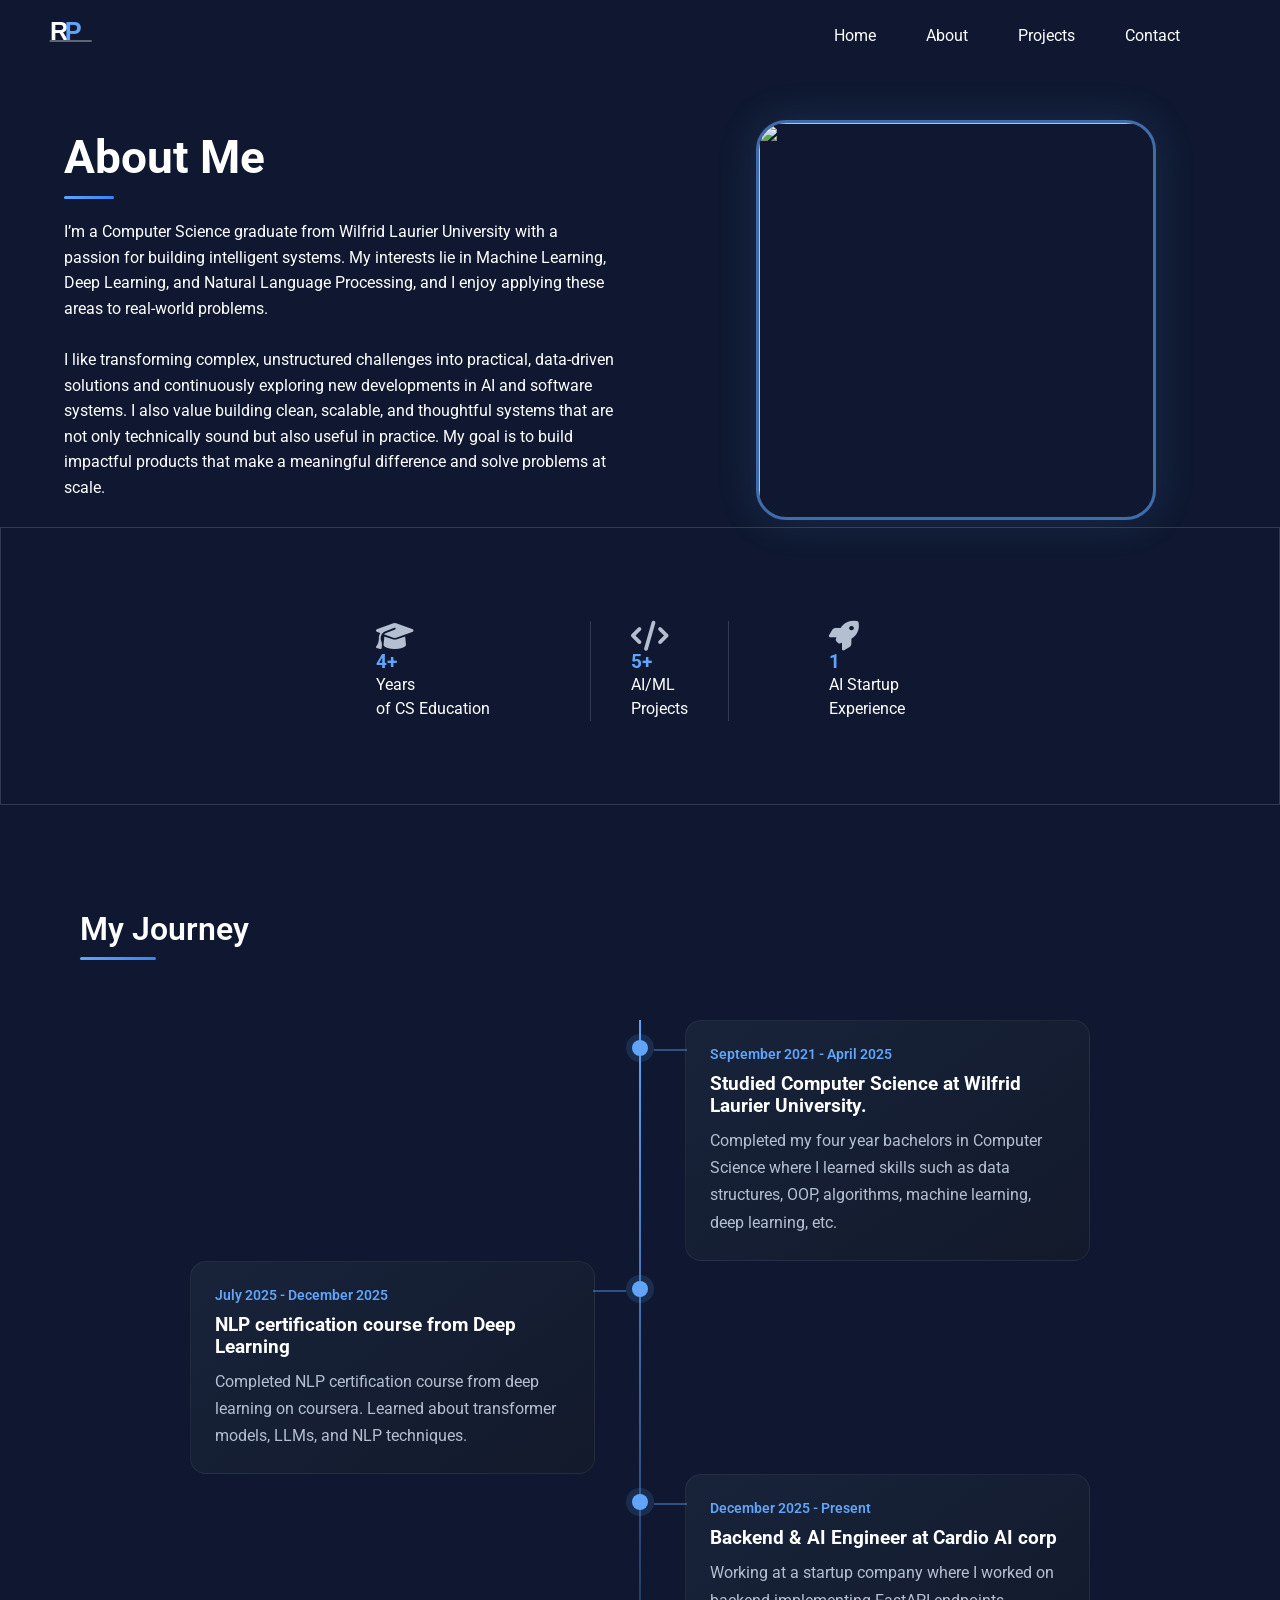
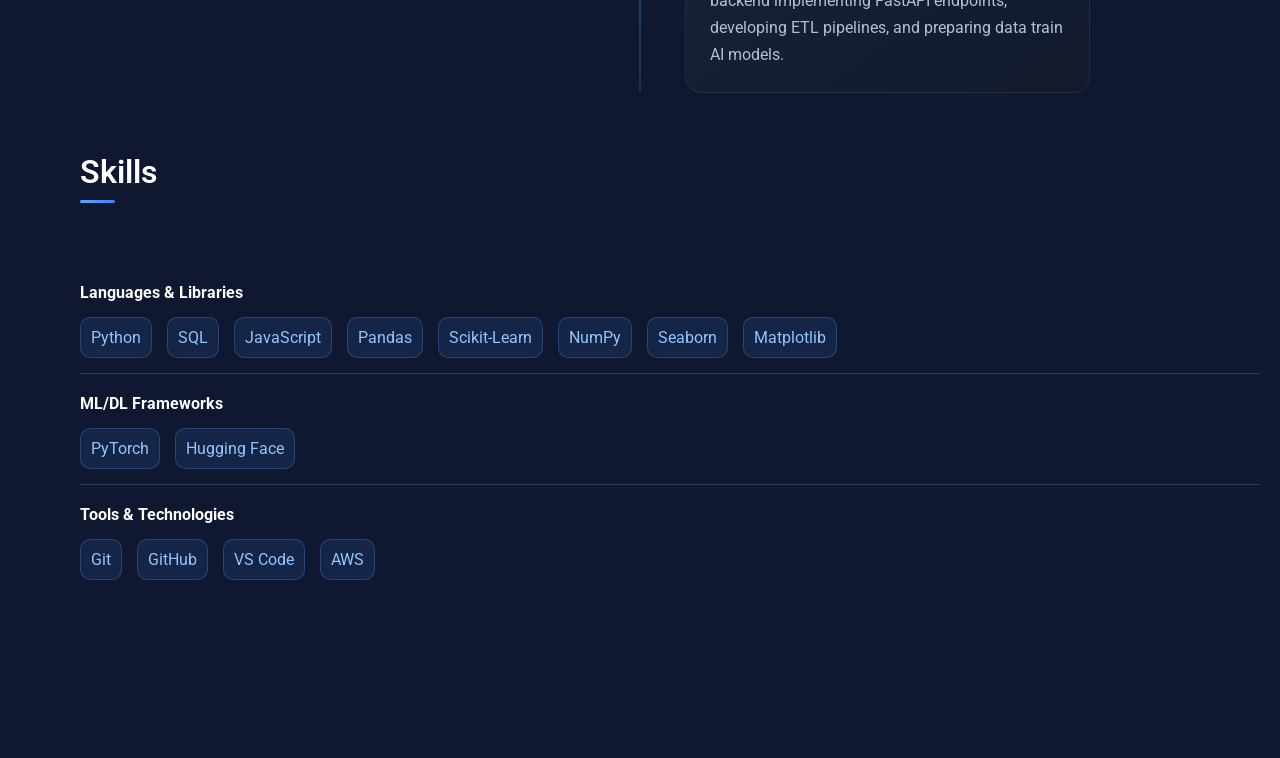
==== pages/about.html @ dd7ce957 "Finished about page. Made minor changes to logo." ====
<!DOCTYPE html>
<html lang="en">
<head>
    <meta charset="UTF-8">
    <meta name="viewport" content="width=device-width, initial-scale=1.0">
    <title>About Section</title>
    <link rel="preconnect" href="https://fonts.googleapis.com">
    <link rel="preconnect" href="https://fonts.gstatic.com" crossorigin>
    <link href="https://fonts.googleapis.com/css2?family=Inter:ital,opsz,wght@0,14..32,100..900;1,14..32,100..900&family=Roboto:ital,wght@0,100..900;1,100..900&display=swap" rel="stylesheet">
    <link rel="stylesheet" href="https://cdnjs.cloudflare.com/ajax/libs/font-awesome/6.5.0/css/all.min.css">
    <link rel="stylesheet" href="../css/about.css">
</head>
<body>

    <div class="main-layout">
        <div class="header-container">
            <div class="tab-container">
                <div class="logo">
                    <svg width="140" height="60" viewBox="0 0 140 60" xmlns="http://www.w3.org/2000/svg">

                        <!-- R -->
                        <text x="10" y="40"
                              font-family="Arial, sans-serif"
                              font-size="38"
                              font-weight="800"
                              fill="#ffffff"
                              letter-spacing="-6">
                            R
                        </text>

                        <!-- P (slightly overlapped to create interlock feel) -->
                        <text x="32" y="40"
                              font-family="Arial, sans-serif"
                              font-size="38"
                              font-weight="800"
                              fill="#60a5fa"
                              letter-spacing="-6">
                            P
                        </text>

                        <!-- Underline -->
                        <line x1="10" y1="42" x2="72" y2="42"
                              stroke="#ffffff"
                              stroke-width="1"
                              stroke-linecap="round"
                              opacity="1"/>

                    </svg>
                </div>
                <nav class="navbar">
                    <ul class="nav-links">
                        <li><a href="../index.html">Home</a></li>
                        <li><a href="#">About</a></li>
                        <li><a href="#">Projects</a></li>
                        <li><a href="#">Contact</a></li>
                    </ul>
                </nav>

            </div>

            <div class="about-section">
                <div class="about-description-container">
                    <h2 class="about-me-title">About Me</h2>
                    <p>
                        I’m a Computer Science graduate from Wilfrid Laurier University with a passion for building intelligent systems. 
                        My interests lie in Machine Learning, Deep Learning, and Natural Language Processing, and I enjoy applying these areas to real-world problems. 
                        <br><br>
                        I like transforming complex, unstructured challenges into practical, data-driven solutions and continuously exploring new developments in AI and software systems. 
                        I also value building clean, scalable, and thoughtful systems that are not only technically sound but also useful in practice. 
                        My goal is to build impactful products that make a meaningful difference and solve problems at scale.
                    </p>
                </div>
                <div class="about-image-container">
                    <img src="../assets/images/about-me-img.jpeg">
                </div>
            </div>
            
            <div class="stats-section">
                <div class="stats-card">
                    <i class="fa-sharp fa-solid fa-graduation-cap"></i>
                    <h3>4+</h3>
                    <p>Years<br> of CS Education</p>
                </div>
                <div class="stats-card">
                    <i class="fa-solid fa-code"></i>
                    <h3>5+</h3>
                    <p>AI/ML<br> Projects</p>
                </div>
                <div class="stats-card">
                    <i class="fa-solid fa-rocket"></i>
                    <h3>1</h3>
                    <p>AI Startup<br> Experience</p>
                </div>
            </div>


        </div>

        <div class="journey-section">
            <div class="journey-header">
                <h4 class="journey-title">My Journey</h4>
            </div>

            <div class="journey-timeline">

                <div class="journey-item">
                    <div class="journey-dot"></div>

                    <div class="journey-content">
                        <span class="journey-date">September 2021 - April 2025</span>
                        <h3>Studied Computer Science at Wilfrid Laurier University.</h3>
                        <p>
                            Completed my four year bachelors in Computer Science where 
                            I learned skills such as data structures, OOP, algorithms,
                            machine learning, deep learning, etc.
                        </p>
                    </div>
                </div>

                <div class="journey-item">
                    <div class="journey-dot"></div>

                    <div class="journey-content">
                        <span class="journey-date">July 2025 - December 2025</span>
                        <h3>NLP certification course from Deep Learning</h3>
                        <p>
                            Completed NLP certification course from deep learning on coursera.
                            Learned about transformer models, LLMs, and NLP techniques.
                        </p>
                    </div>
                </div>

                <div class="journey-item">
                    <div class="journey-dot"></div>

                    <div class="journey-content">
                        <span class="journey-date">December 2025 - Present</span>
                        <h3>Backend & AI Engineer at Cardio AI corp</h3>
                        <p>
                            Working at a startup company where I worked on backend
                            implementing FastAPI endpoints, developing ETL pipelines,
                            and preparing data train AI models.
                        </p>
                    </div>
                </div>

            </div>
        </div>

        <div class="skills-section">
            <div class="skills-header-container">
                <h4 class="skills-title">Skills</h4>
            </div>
            <div class="skills-container">

                <div class="languages-container">
                    <div class="languages-subtitle">
                        <h4>Languages & Libraries</h4>
                    </div>
                    <div class="languages-tags-container">
                        <div>Python</div>
                        <div>SQL</div>
                        <div>JavaScript</div>
                        <div>Pandas</div>
                        <div>Scikit-Learn</div>
                        <div>NumPy</div>
                        <div>Seaborn</div>
                        <div>Matplotlib</div>
                    </div>
                </div>


                <div class="frameworks-container">
                    <div class="frameworks-subtitle">
                        <h4>ML/DL Frameworks</h4>
                    </div>
                    <div class="framework-tags-container">
                        <div>PyTorch</div>
                        <div>Hugging Face</div>
                    </div>
                </div>

                <div class="tools-container">
                    <div class="tools-subtitle">
                        <h4>Tools & Technologies</h4>
                    </div>
                    <div class="tools-tags-container">
                        <div>Git</div>
                        <div>GitHub</div>
                        <div>VS Code</div>
                        <div>AWS</div>
                    </div>
                </div>
            </div>
        </div>

    </div>

    <script src="../js/script.js"></script>
</body>
</html>
---- css/about.css ----
* {
    margin: 0;
    padding: 0;
    box-sizing: border-box;
}
body {
    overflow-x: hidden;
    /*background-color: #0e172e;*/
    background-color: #0f1830;
}

.main-layout {
    display: flex;
    flex-direction: column;
    width: 100%;
    min-height: 100vh;
    overflow: none;
}

.header-container {
    display: flex;
    flex-direction: column;
    height: 90vh;
    padding-top: 100px;
    padding-bottom: 5px;
    /*border-bottom: 1px solid rgba(255, 255, 255, 0.15);*/
    font-family: 'Roboto', sans-serif;
}

.tab-container {
    position: fixed;
    top: 0;
    z-index: 1000;
    width: 100%;
    height: 70px;
    display: flex;
    justify-content: space-between; 
    align-items: center;      
    padding: 0 20px;
    transition: all 0.3s ease;
}

.tab-container.scrolled {
    background: rgba(14, 23, 46, 0.85);
    backdrop-filter: blur(10px);
    border-bottom: 1px solid rgba(255, 255, 255, 0.08);
    box-shadow: 0 4px 20px rgba(0, 0, 0, 0.25);
}

.logo svg {
    height: 40px;
    cursor: pointer;
}

/* navbar should NOT stretch full width */
.navbar {
    display: inline-flex;  /* key: shrink to content */
    font-family: "Roboto", sans-serif;
}

/* list styling */
.nav-links {
    display: flex;
    list-style: none;
    margin-right: 80px;
    padding: 0;
    gap: 50px; /* cleaner than margin-right */
}

/* links */
.nav-links li a {
    text-decoration: none;
    color: white;
}

/* About section desgin */
.about-section {
    display: grid;
    grid-template-columns: 1.2fr 1fr;
    gap: 140px;

    max-width: 1300px;
    width: 90%;
    margin: 0 auto;

    align-items: start;
}

.about-description-container {
    display: flex;
    flex-direction: column;
    align-items: flex-start;
    justify-content: center;
    max-width: 550px;
    padding-top: 30px;
}

.about-me-title {
    margin: 0;
    padding: 0;
    padding-bottom: 15px;
    position: relative;
    display: inline-block;
    color: white;
    font-family: 'Roboto', sans-serif;
    flex: 0 0 auto;
    font-size: 46px;
}

.about-me-title::after {
    content: "";
    position: absolute;
    left: 0;
    bottom: 0;
    width: 25%;
    height: 3px;
    border-radius: 999px;
    background: linear-gradient(
        90deg,
        #60a5fa,
        #3b82f6
    );
}

.about-description-container p {
    color: white;
    line-height: 1.6;
    padding-top: 20px;
}

.about-image-container {
    padding-top: 20px;
}

.about-image-container img {
    width: 400px;
    height: 400px;

    object-fit: cover;
    border-radius: 30px;

    border: 3px solid rgba(96, 165, 250, 0.6);
    box-shadow: 0 0 40px rgba(96, 165, 250, 0.15);
    transition: 0.3s ease;
}

/** stats section design **/

.stats-section {
    display: flex;
    gap: 100px;
    align-items: center;
    justify-content: center;
    padding-top: 10px;
    flex: 1;
    border: 1px solid rgba(255, 255, 255, 0.15);
}

.stats-card {
    display: flex;
    flex-direction: column;
}

.stats-section div:nth-of-type(2) {
    border-left: 1px solid rgba(255, 255, 255, 0.15);
    border-right: 1px solid rgba(255, 255, 255, 0.15);
    padding-left: 40px;
    padding-right: 40px;
}

.stats-card i {
    color: #b4bfd1;
    font-size: 30px;
}

.stats-card h3 {
    color: #60a5fa;
}

.stats-card p {
    color: white;
    line-height: 1.5;
}
/** Journey timeline design **/

.journey-section {
    padding-top: 100px;
}

.journey-header {
    padding-left: 80px;   /* move title away from screen edge */
    margin-bottom: 60px;
}

.journey-title {
    display: inline-block;
    position: relative;

    color: white;
    font-size: 32px;
    font-family: 'Roboto', sans-serif;
    font-weight: 600;

    padding-bottom: 12px;
}

.journey-title::after {
    content: "";
    position: absolute;
    left: 0;
    bottom: 0;
    width: 45%;
    height: 3px;
    border-radius: 999px;
    background: linear-gradient(
        90deg,
        #60a5fa,
        #3b82f6
    );
}


.journey-timeline {
    position: relative;
    width: min(900px, 90%);
    margin: 60px auto;
}

.journey-timeline::before {
    content: "";
    position: absolute;
    left: 50%;
    transform: translateX(-50%);
    top: 0;
    bottom: 0;
    width: 2px;
    background: linear-gradient(
        to bottom,
        #60a5fa,
        rgba(96,165,250,0.15)
    );
}

.journey-item {
    position: relative;
    width: 100%;
    display: flex;
}

.journey-dot {
    position: absolute;
    left: 50%;
    transform: translateX(-50%);
    top: 20px;

    width: 16px;
    height: 16px;

    border-radius: 50%;
    background: #60a5fa;

    box-shadow:
        0 0 0 6px rgba(96,165,250,0.15);
}

.journey-content {
    width: 45%;
    background: linear-gradient(
        145deg,
        #18233a,
        #121a2b
    );

    border: 1px solid rgba(255,255,255,0.06);

    border-radius: 16px;

    padding: 24px;
    position: relative;

    transition: 0.3s ease;
}

.journey-content:hover {
    transform: translateY(-4px);

    border-color: rgba(96,165,250,0.25);

    box-shadow:
        0 10px 30px rgba(0,0,0,0.25);
}

.journey-date {
    color: #60a5fa;
    font-size: 14px;
    font-weight: 600;
    font-family: 'Roboto', sans-serif;
}

.journey-content h3 {
    color: white;
    margin: 10px 0;
    font-family: 'Roboto', sans-serif;
}

.journey-content p {
    color: #b4bfd1;
    line-height: 1.7;
    font-family: 'Roboto', sans-serif;
}


.journey-item:nth-child(odd) {
    justify-content: flex-end;
}

.journey-item:nth-child(even) {
    justify-content: flex-start;
}

/*
.journey-item:nth-child(odd) .journey-content::after,
.journey-item:nth-child(even) .journey-content::after {
    width: calc(50% - 200px);
}
*/
.journey-item:nth-child(odd) .journey-content::after {
    content: "";
    position: absolute;

    top: 28px;
    left: -32px;

    width: 33px;
    height: 2px;

    background: rgba(96,165,250,0.4);
}

.journey-item:nth-child(even) .journey-content::after {
    content: "";
    position: absolute;

    top: 28px;
    right: -32px;

    width: 33px;
    height: 2px;

    background: rgba(96,165,250,0.4);
}

/* Skills section design */
.skills-header-container {
    padding-left: 80px;   /* move title away from screen edge */
    margin-bottom: 60px;
}

.skills-title {
    display: inline-block;
    position: relative;

    color: white;
    font-size: 32px;
    font-family: 'Roboto', sans-serif;
    font-weight: 600;

    padding-bottom: 12px;
}

.skills-title::after {
    content: "";
    position: absolute;
    left: 0;
    bottom: 0;
    width: 45%;
    height: 3px;
    border-radius: 999px;
    background: linear-gradient(
        90deg,
        #60a5fa,
        #3b82f6
    );
}

.skills-container {
    display: flex;
    flex-direction: column;
    height: 55vh;
    padding: 20px;
    padding-left: 80px;
}

.languages-container, .frameworks-container, .tools-container {
    display: flex;
    flex-direction: column;
}

.languages-subtitle {
    font-family: 'Roboto', sans-serif;
}

.languages-subtitle h4 {
    color: white;
}

.languages-tags-container {
    display: flex;
    gap: 15px;
    padding-top: 15px;
    padding-bottom: 15px;
    border-bottom: 1px solid rgba(255, 255, 255, 0.15);
}

.languages-tags-container div{
    padding: 10px;
    color: #93c5fd;;
    font-family: 'Roboto', sans-serif;
    border-radius: 10px;
    background: rgba(59, 130, 246, 0.12);
    border: 1px solid rgba(96, 165, 250, 0.25);
}

.frameworks-container {
    padding-top: 20px;
}

.frameworks-subtitle {
    font-family: 'Roboto', sans-serif;
}

.frameworks-subtitle h4 {
    color: white;
}

.framework-tags-container {
    display: flex;
    gap: 15px;
    padding-top: 15px;
    padding-bottom: 15px;
    border-bottom: 1px solid rgba(255, 255, 255, 0.15);
}

.framework-tags-container div{
    padding: 10px;
    color: #93c5fd;;
    font-family: 'Roboto', sans-serif;
    border-radius: 10px;
    background: rgba(59, 130, 246, 0.12);
    border: 1px solid rgba(96, 165, 250, 0.25);
}

.tools-container {
    padding-top: 20px;
}
.tools-subtitle {
    font-family: 'Roboto', sans-serif;
    color: white;
}

.tools-tags-container {
    display: flex;
    gap: 15px;
    padding-top: 15px;
    padding-bottom: 15px;
}

.tools-tags-container div{
    padding: 10px;
    color: #93c5fd;;
    font-family: 'Roboto', sans-serif;
    border-radius: 10px;
    background: rgba(59, 130, 246, 0.12);
    border: 1px solid rgba(96, 165, 250, 0.25);
}
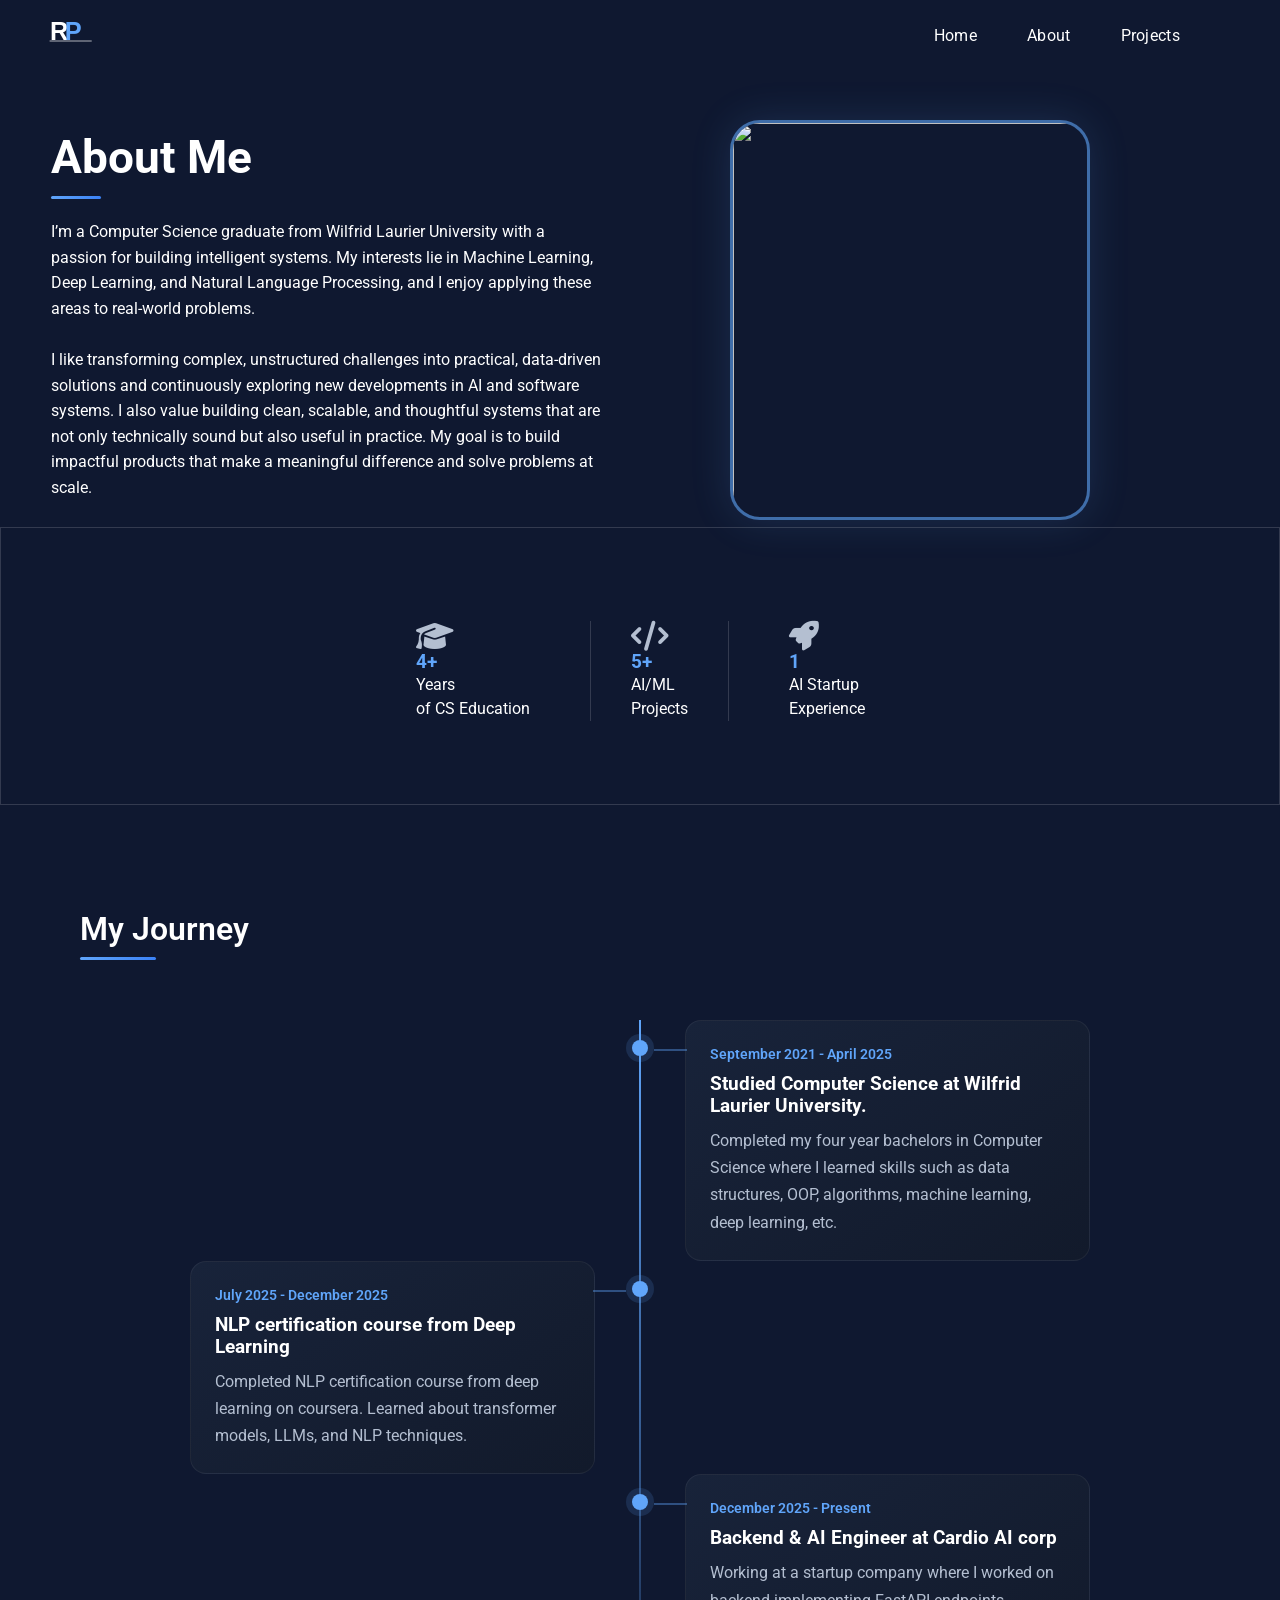
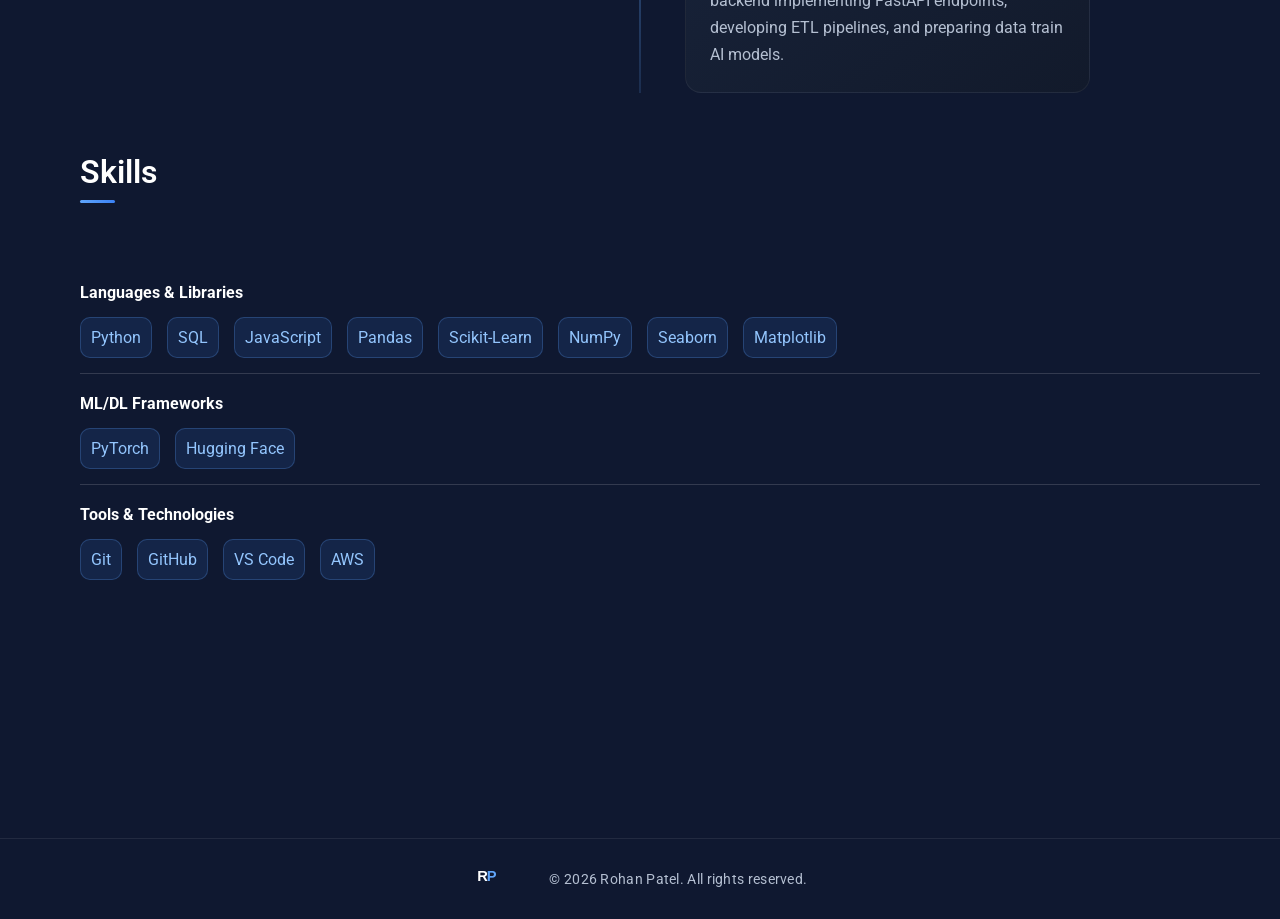
==== commit cf45529b: "Finished majority of portfolio website." ====
--- a/pages/about.html
+++ b/pages/about.html
@@ -15,6 +15,7 @@
     <div class="main-layout">
         <div class="header-container">
             <div class="tab-container">
+                <div class="menu-overlay"></div>
                 <div class="logo">
                     <svg width="140" height="60" viewBox="0 0 140 60" xmlns="http://www.w3.org/2000/svg">
 
@@ -50,11 +51,15 @@
                 <nav class="navbar">
                     <ul class="nav-links">
                         <li><a href="../index.html">Home</a></li>
-                        <li><a href="#">About</a></li>
-                        <li><a href="#">Projects</a></li>
-                        <li><a href="#">Contact</a></li>
+                        <li><a href="./about.html">About</a></li>
+                        <li><a href="./projects.html">Projects</a></li>
                     </ul>
                 </nav>
+                <div class="hamburger">
+                    <span></span>
+                    <span></span>
+                    <span></span>
+                </div>
 
             </div>
 
@@ -194,8 +199,45 @@
             </div>
         </div>
 
+        <footer class="footer">
+
+            <div class="footer-logo">
+
+                <svg width="65" height="30" viewBox="0 0 140 60" xmlns="http://www.w3.org/2000/svg">
+
+                    <text x="10"
+                        y="40"
+                        font-family="Arial, sans-serif"
+                        font-size="34"
+                        font-weight="800"
+                        fill="#ffffff"
+                        letter-spacing="-6">
+                        R
+                    </text>
+
+                    <text x="32"
+                        y="40"
+                        font-family="Arial, sans-serif"
+                        font-size="34"
+                        font-weight="800"
+                        fill="#60a5fa"
+                        letter-spacing="-6">
+                        P
+                    </text>
+
+                </svg>
+
+            </div>
+
+            <div class="footer-text">
+                <p>© 2026 Rohan Patel. All rights reserved.</p>
+            </div>
+
+        </footer>
+
+
     </div>
 
-    <script src="../js/script.js"></script>
+    <script src="../js/navbar.js"></script>
 </body>
 </html>
--- a/css/about.css
+++ b/css/about.css
@@ -3,10 +3,30 @@
     padding: 0;
     box-sizing: border-box;
 }
+
 body {
     overflow-x: hidden;
     /*background-color: #0e172e;*/
     background-color: #0f1830;
+}
+
+.menu-overlay {
+    position: fixed;
+    inset: 0;
+
+    background: rgba(0,0,0,.5);
+
+    opacity: 0;
+    visibility: hidden;
+
+    transition: all .3s ease;
+
+    z-index: 999;
+}
+
+.menu-overlay.active {
+    opacity: 1;
+    visibility: visible;
 }
 
 .main-layout {
@@ -69,8 +89,39 @@
 
 /* links */
 .nav-links li a {
+    position: relative;
+    display: inline-block;
     text-decoration: none;
     color: white;
+    letter-spacing: 0.3px;
+    transition: color 0.3s ease;
+
+}
+
+/* hover effect */
+.nav-links li a:hover {
+    color: #ffffff;
+}
+
+/* animated underline */
+.nav-links li a::after {
+    content: "";
+    position: absolute;
+    left: 0;
+    bottom: -8px;
+
+    width: 0%;
+    height: 2px;
+
+    background: #4da3ff;
+    border-radius: 10px;
+
+    transition: width 0.3s ease;
+}
+
+/* expand underline on hover */
+.nav-links li a:hover::after {
+    width: 100%;
 }
 
 /* About section desgin */
@@ -472,4 +523,277 @@
     border-radius: 10px;
     background: rgba(59, 130, 246, 0.12);
     border: 1px solid rgba(96, 165, 250, 0.25);
+}
+
+/** Footer section design **/
+
+.footer{
+    margin-top:80px;
+
+    display:flex;
+    justify-content:center;
+    align-items:center;
+    gap:16px;
+
+    width:100%;
+
+    padding:24px 20px;
+
+    border-top:1px solid rgba(255,255,255,0.08);
+
+    background:#0f1830;
+}
+
+.footer-logo svg{
+    height:28px;
+    width:auto;
+}
+
+.footer-text p{
+    color:#b4bfd1;
+    font-family:'Roboto', sans-serif;
+    font-size:14px;
+    letter-spacing:0.3px;
+}
+
+/** About page responsive design **/
+
+.hamburger {
+    display: none;
+    flex-direction: column;
+    justify-content: center;
+    gap: 5px;
+    cursor: pointer;
+    z-index: 1100;
+}
+
+.hamburger span {
+    width: 26px;
+    height: 3px;
+    border-radius: 999px;
+    background: white;
+    transition: all 0.3s ease;
+}
+
+
+@media (max-width: 1400px) {
+
+    .about-section{
+        width:92%;
+        gap:80px;
+    }
+
+    .about-image-container img{
+        max-width:360px;
+    }
+
+    .stats-section{
+        gap:60px;
+    }
+
+    .languages-tags-container,
+    .framework-tags-container,
+    .tools-tags-container {
+        flex-wrap:wrap;
+    }
+
+}
+
+@media (max-width:1024px){
+
+    .header-container{
+        height:auto;
+        padding-bottom:60px;
+    }
+
+    .about-section{
+        width:92%;
+        gap:40px;
+        grid-template-columns:1fr 0.9fr;
+    }
+
+    .about-description-container{
+        max-width:none;
+    }
+
+    .about-me-title{
+        font-size:40px;
+    }
+
+    .about-description-container p{
+        font-size:16px;
+    }
+
+    .about-image-container{
+        display:flex;
+        justify-content:center;
+    }
+
+    .about-image-container img{
+        width:300px;
+        height:300px;
+    }
+
+    .stats-section{
+        gap:40px;
+    }
+
+    .stats-section div:nth-of-type(2){
+        padding:0 25px;
+    }
+
+    .journey-header,
+    .skills-header-container{
+        padding-left:40px;
+    }
+
+    .skills-container{
+        padding-left:40px;
+        padding-right:40px;
+    }
+
+    .languages-tags-container,
+    .framework-tags-container,
+    .tools-tags-container {
+        flex-wrap:wrap;
+    }
+
+}
+
+@media (max-width:768px){
+
+    .hamburger {
+        display: flex;
+    }
+
+    .navbar {
+        position: fixed;
+
+        top: 0;
+        right: -100%;
+
+        width: 280px;
+        height: 100vh;
+
+        background: #141b2e;
+
+        display: flex;
+        justify-content: center;
+        align-items: center;
+
+        transition: right 0.3s ease;
+
+        box-shadow: -10px 0 30px rgba(0,0,0,.3);
+    }
+
+    .navbar.active {
+        right: 0;
+    }
+
+    .header-container{
+        height:auto;
+    }
+
+    .about-section{
+        display:flex;
+        flex-direction:column;
+        align-items:center;
+        text-align:center;
+        gap:35px;
+    }
+
+    .about-description-container{
+        align-items:center;
+        max-width:100%;
+    }
+
+    .about-me-title{
+        font-size:36px;
+    }
+
+    .about-me-title::after{
+        left:50%;
+        transform:translateX(-50%);
+    }
+
+    .about-description-container p{
+        font-size:15px;
+    }
+
+    .about-image-container img{
+        width:260px;
+        height:260px;
+    }
+
+    .stats-section{
+        flex-direction:column;
+        gap:25px;
+        padding:40px 0;
+    }
+
+    .stats-section div:nth-of-type(2){
+        border:none;
+        padding:0;
+    }
+
+    .stats-card{
+        align-items:center;
+        text-align:center;
+    }
+
+    .footer{
+        flex-direction:column;
+        gap:10px;
+        text-align:center;
+    }
+
+    .footer-text p{
+        font-size:13px;
+    }
+
+}
+
+@media (max-width:768px){
+
+    .nav-links {
+        flex-direction: column;
+        align-items: center;
+    }
+
+    .journey-timeline::before{
+        left:18px;
+    }
+
+    .journey-dot{
+        left:18px;
+    }
+
+    .journey-item{
+        justify-content:flex-start !important;
+    }
+
+    .journey-content{
+        width:calc(100% - 50px);
+        margin-left:50px;
+    }
+
+    .journey-item:nth-child(odd) .journey-content::after,
+    .journey-item:nth-child(even) .journey-content::after{
+        left:-18px;
+        right:auto;
+        width:18px;
+    }
+
+}
+
+.hamburger.active span:nth-child(1) {
+    transform: translateY(8px) rotate(45deg);
+}
+
+.hamburger.active span:nth-child(2) {
+    opacity: 0;
+}
+
+.hamburger.active span:nth-child(3) {
+    transform: translateY(-8px) rotate(-45deg);
 }
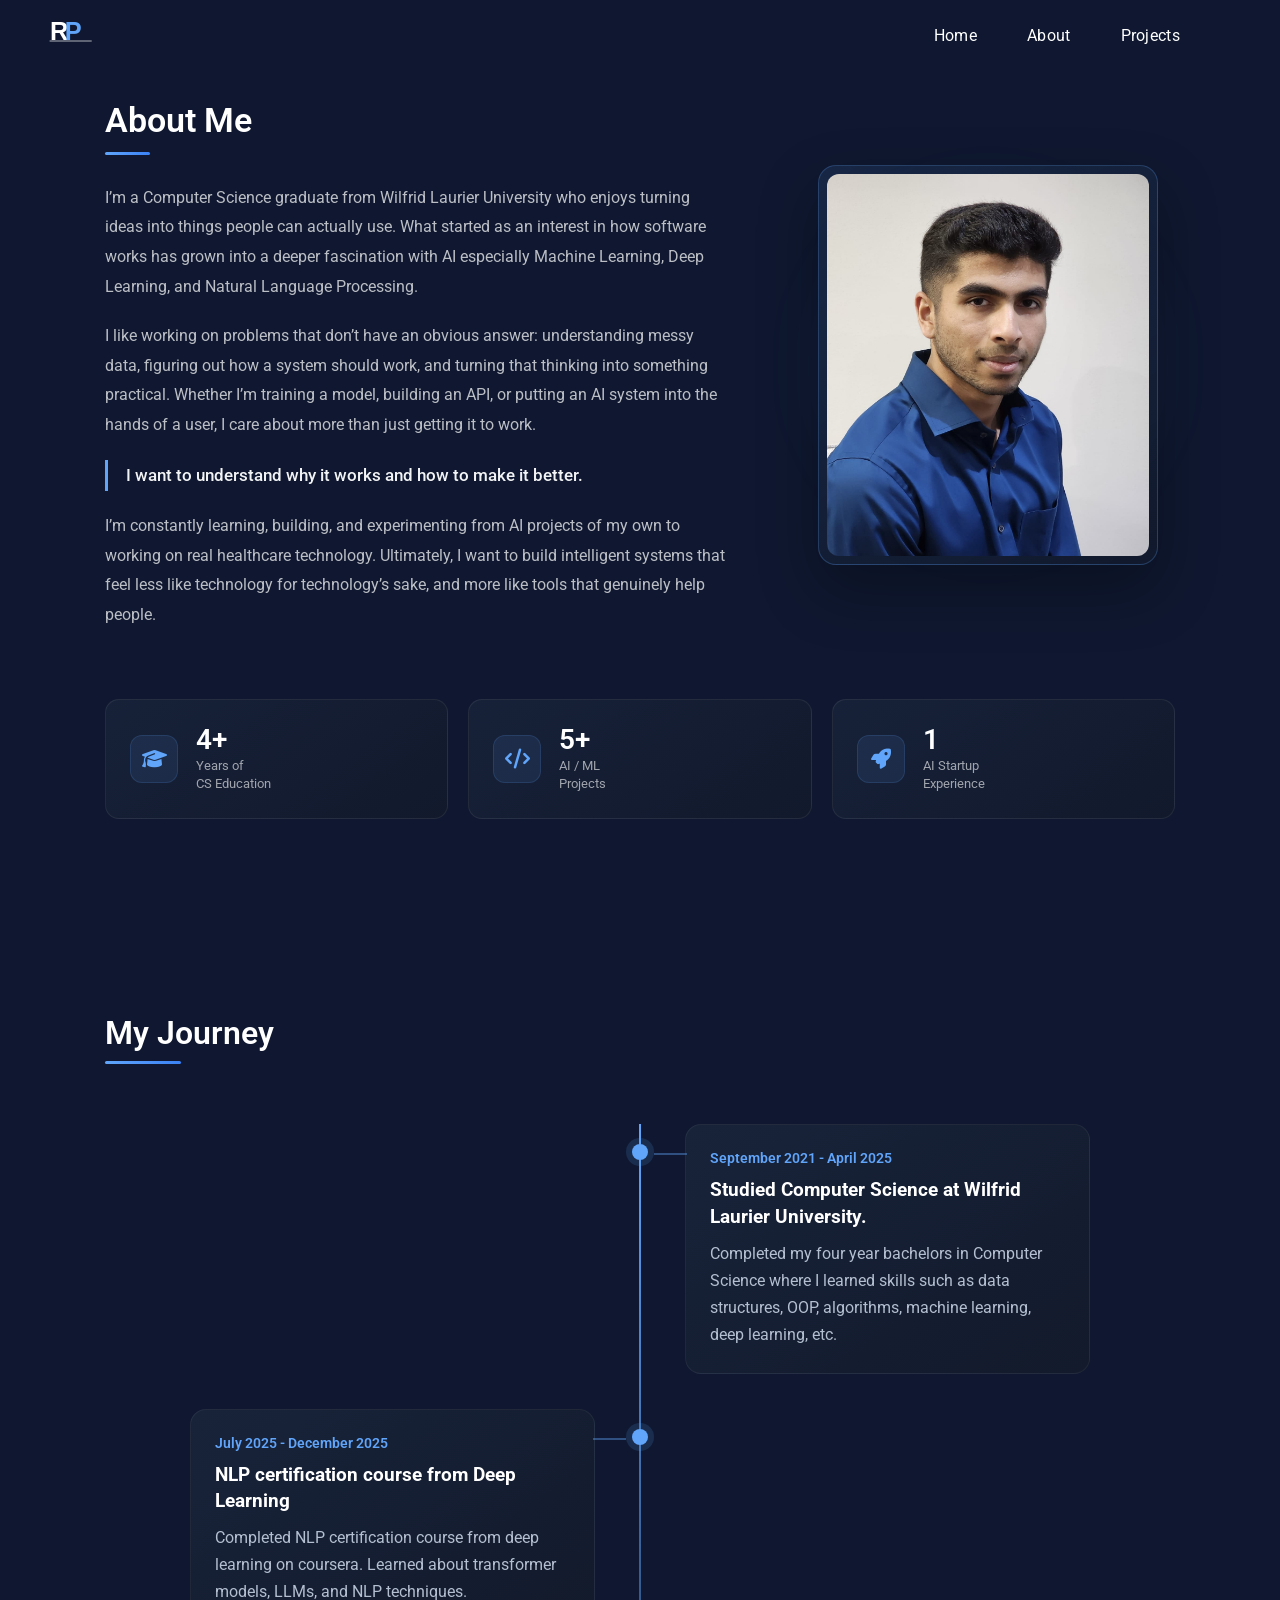
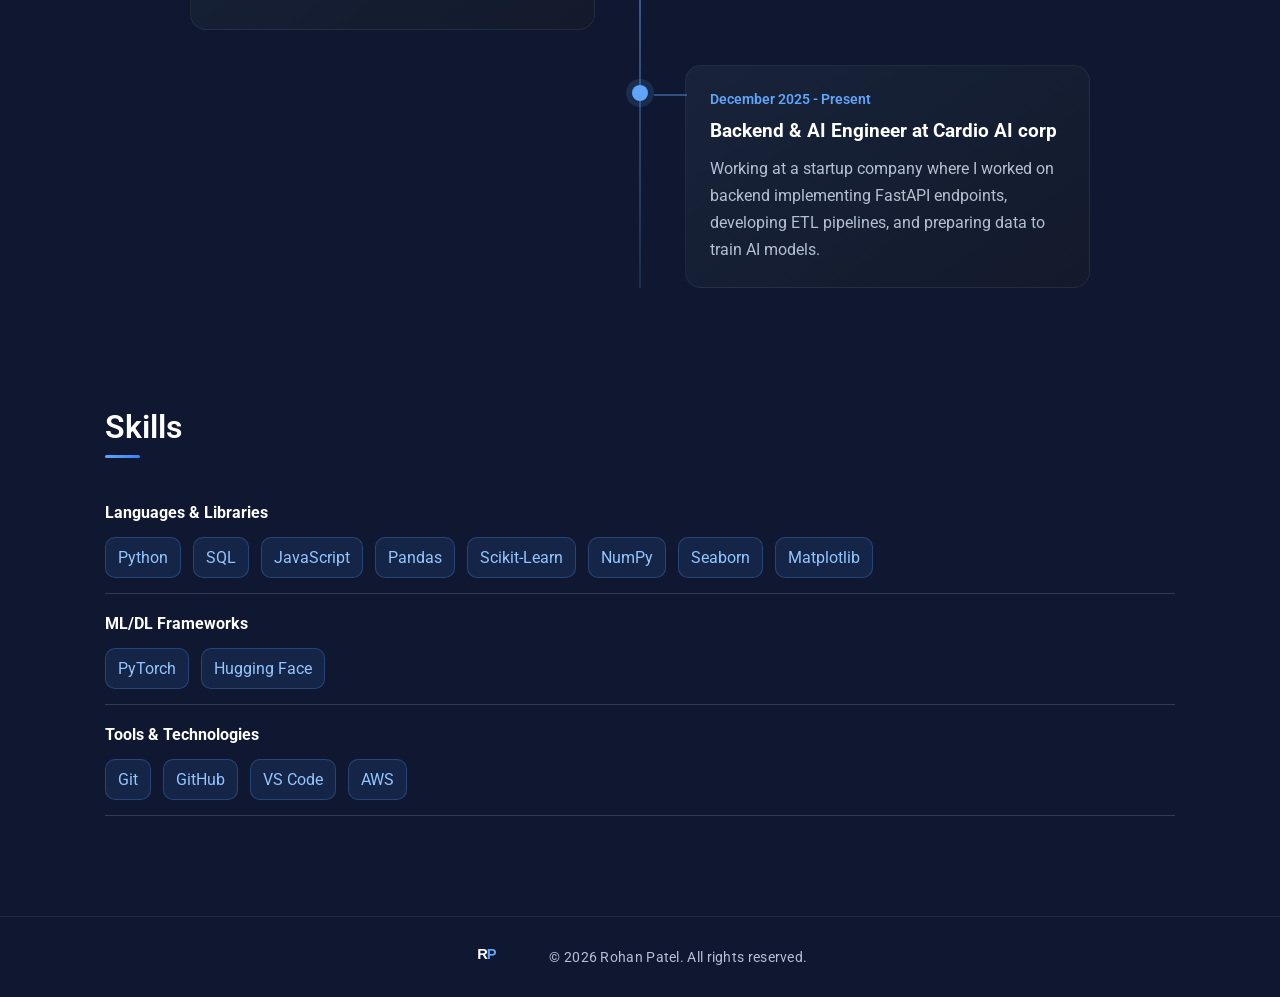
==== commit e07c3712: "Finished portfolio project." ====
--- a/pages/about.html
+++ b/pages/about.html
@@ -63,42 +63,69 @@
 
             </div>
 
+            
             <div class="about-section">
                 <div class="about-description-container">
                     <h2 class="about-me-title">About Me</h2>
+
                     <p>
-                        I’m a Computer Science graduate from Wilfrid Laurier University with a passion for building intelligent systems. 
-                        My interests lie in Machine Learning, Deep Learning, and Natural Language Processing, and I enjoy applying these areas to real-world problems. 
-                        <br><br>
-                        I like transforming complex, unstructured challenges into practical, data-driven solutions and continuously exploring new developments in AI and software systems. 
-                        I also value building clean, scalable, and thoughtful systems that are not only technically sound but also useful in practice. 
-                        My goal is to build impactful products that make a meaningful difference and solve problems at scale.
-                    </p>
-                </div>
+                        I’m a Computer Science graduate from Wilfrid Laurier University who enjoys turning ideas into things people can actually use. What started as an interest in how software works has grown into a deeper fascination with AI especially Machine Learning, Deep Learning, and Natural Language Processing.
+                    </p>
+
+                    <p>
+                        I like working on problems that don’t have an obvious answer: understanding messy data, figuring out how a system should work, and turning that thinking into something practical. Whether I’m training a model, building an API, or putting an AI system into the hands of a user, I care about more than just getting it to work.
+                    </p>
+
+                    <p class="about-highlight">
+                        I want to understand why it works and how to make it better.
+                    </p>
+
+                    <p>
+                        I’m constantly learning, building, and experimenting from AI projects of my own to working on real healthcare technology. Ultimately, I want to build intelligent systems that feel less like technology for technology’s sake, and more like tools that genuinely help people.
+                    </p>
+                </div>
+
                 <div class="about-image-container">
-                    <img src="../assets/images/about-me-img.jpeg">
-                </div>
-            </div>
-            
+                    <div class="about-image-wrapper">
+                        <img src="../assets/images/about-me-img.jpeg" alt="Rohan Patel">
+                    </div>
+                </div>
+            </div>
+        
+
+
             <div class="stats-section">
                 <div class="stats-card">
-                    <i class="fa-sharp fa-solid fa-graduation-cap"></i>
-                    <h3>4+</h3>
-                    <p>Years<br> of CS Education</p>
-                </div>
+                    <div class="stats-icon">
+                        <i class="fa-sharp fa-solid fa-graduation-cap"></i>
+                    </div>
+                    <div class="stats-info">
+                        <h3>4+</h3>
+                        <p>Years of<br>CS Education</p>
+                    </div>
+                </div>
+
                 <div class="stats-card">
-                    <i class="fa-solid fa-code"></i>
-                    <h3>5+</h3>
-                    <p>AI/ML<br> Projects</p>
-                </div>
+                    <div class="stats-icon">
+                        <i class="fa-solid fa-code"></i>
+                    </div>
+                    <div class="stats-info">
+                        <h3>5+</h3>
+                        <p>AI / ML<br>Projects</p>
+                    </div>
+                </div>  
+    
+
                 <div class="stats-card">
-                    <i class="fa-solid fa-rocket"></i>
-                    <h3>1</h3>
-                    <p>AI Startup<br> Experience</p>
-                </div>
-            </div>
-
-
+                    <div class="stats-icon">
+                        <i class="fa-solid fa-rocket"></i>
+                    </div>
+                    <div class="stats-info">
+                        <h3>1</h3>
+                        <p>AI Startup<br>Experience</p>
+                    </div>
+                </div>
+            </div>
         </div>
 
         <div class="journey-section">
@@ -144,7 +171,7 @@
                         <p>
                             Working at a startup company where I worked on backend
                             implementing FastAPI endpoints, developing ETL pipelines,
-                            and preparing data train AI models.
+                            and preparing data to train AI models.
                         </p>
                     </div>
                 </div>
--- a/css/about.css
+++ b/css/about.css
@@ -4,23 +4,24 @@
     box-sizing: border-box;
 }
 
+html {
+    scroll-behavior: smooth;
+}
+
 body {
     overflow-x: hidden;
-    /*background-color: #0e172e;*/
     background-color: #0f1830;
 }
 
 .menu-overlay {
     position: fixed;
     inset: 0;
-
-    background: rgba(0,0,0,.5);
+    background: rgba(0, 0, 0, 0.5);
 
     opacity: 0;
     visibility: hidden;
 
-    transition: all .3s ease;
-
+    transition: all 0.3s ease;
     z-index: 999;
 }
 
@@ -34,16 +35,18 @@
     flex-direction: column;
     width: 100%;
     min-height: 100vh;
-    overflow: none;
 }
 
 .header-container {
     display: flex;
     flex-direction: column;
-    height: 90vh;
+
+    width: 100%;
+    min-height: auto;
+
     padding-top: 100px;
-    padding-bottom: 5px;
-    /*border-bottom: 1px solid rgba(255, 255, 255, 0.15);*/
+    padding-bottom: 60px;
+
     font-family: 'Roboto', sans-serif;
 }
 
@@ -51,19 +54,25 @@
     position: fixed;
     top: 0;
     z-index: 1000;
+
     width: 100%;
     height: 70px;
+
     display: flex;
-    justify-content: space-between; 
-    align-items: center;      
+    justify-content: space-between;
+    align-items: center;
+
     padding: 0 20px;
+
     transition: all 0.3s ease;
 }
 
 .tab-container.scrolled {
     background: rgba(14, 23, 46, 0.85);
     backdrop-filter: blur(10px);
+
     border-bottom: 1px solid rgba(255, 255, 255, 0.08);
+
     box-shadow: 0 4px 20px rgba(0, 0, 0, 0.25);
 }
 
@@ -72,45 +81,45 @@
     cursor: pointer;
 }
 
-/* navbar should NOT stretch full width */
 .navbar {
-    display: inline-flex;  /* key: shrink to content */
+    display: inline-flex;
     font-family: "Roboto", sans-serif;
 }
 
-/* list styling */
 .nav-links {
     display: flex;
     list-style: none;
+
     margin-right: 80px;
     padding: 0;
-    gap: 50px; /* cleaner than margin-right */
-}
-
-/* links */
+
+    gap: 50px;
+}
+
 .nav-links li a {
     position: relative;
     display: inline-block;
+
     text-decoration: none;
     color: white;
+
     letter-spacing: 0.3px;
+
     transition: color 0.3s ease;
-
-}
-
-/* hover effect */
+}
+
 .nav-links li a:hover {
     color: #ffffff;
 }
 
-/* animated underline */
 .nav-links li a::after {
     content: "";
+
     position: absolute;
     left: 0;
     bottom: -8px;
 
-    width: 0%;
+    width: 0;
     height: 2px;
 
     background: #4da3ff;
@@ -119,53 +128,62 @@
     transition: width 0.3s ease;
 }
 
-/* expand underline on hover */
 .nav-links li a:hover::after {
     width: 100%;
 }
 
-/* About section desgin */
 .about-section {
+    width: 100%;
+    max-width: 1150px;
+
+    margin: 0 auto;
+    padding: 0 40px 70px;
+
     display: grid;
-    grid-template-columns: 1.2fr 1fr;
-    gap: 140px;
-
-    max-width: 1300px;
-    width: 90%;
-    margin: 0 auto;
-
-    align-items: start;
+
+    grid-template-columns:
+        minmax(0, 1.25fr)
+        minmax(280px, 0.75fr);
+
+    align-items: center;
+
+    gap: 70px;
+
+    font-family: 'Roboto', sans-serif;
 }
 
 .about-description-container {
-    display: flex;
-    flex-direction: column;
-    align-items: flex-start;
-    justify-content: center;
-    max-width: 550px;
-    padding-top: 30px;
+    color: white;
+    max-width: 680px;
 }
 
 .about-me-title {
-    margin: 0;
-    padding: 0;
-    padding-bottom: 15px;
     position: relative;
     display: inline-block;
+
+    margin-bottom: 28px;
+    padding-bottom: 14px;
+
     color: white;
-    font-family: 'Roboto', sans-serif;
-    flex: 0 0 auto;
-    font-size: 46px;
+
+    font-size: 34px;
+    font-weight: 600;
+    line-height: 1.2;
 }
 
 .about-me-title::after {
     content: "";
+
     position: absolute;
+
     left: 0;
     bottom: 0;
-    width: 25%;
+
+    width: 45px;
     height: 3px;
+
     border-radius: 999px;
+
     background: linear-gradient(
         90deg,
         #60a5fa,
@@ -174,72 +192,210 @@
 }
 
 .about-description-container p {
-    color: white;
-    line-height: 1.6;
-    padding-top: 20px;
-}
+    margin-bottom: 20px;
+
+    color: rgba(255, 255, 255, 0.72);
+
+    font-size: 16px;
+    line-height: 1.85;
+}
+
+.about-description-container p:last-child {
+    margin-bottom: 0;
+}
+
+.about-highlight {
+    padding-left: 18px;
+
+    color: rgba(255, 255, 255, 0.95) !important;
+
+    font-size: 17px !important;
+    font-weight: 500;
+
+    border-left: 3px solid #60a5fa;
+}
+
 
 .about-image-container {
-    padding-top: 20px;
-}
-
-.about-image-container img {
-    width: 400px;
+    display: flex;
+    justify-content: center;
+    align-items: center;
+
+    width: 100%;
+}
+
+.about-image-wrapper {
+    position: relative;
+
+    width: 100%;
+    max-width: 340px;
     height: 400px;
 
+    padding: 8px;
+
+    border: 1px solid rgba(96, 165, 250, 0.25);
+    border-radius: 18px;
+
+    background: linear-gradient(
+        145deg,
+        rgba(96, 165, 250, 0.10),
+        rgba(18, 26, 43, 0.7)
+    );
+
+    box-shadow:
+        0 25px 60px rgba(0, 0, 0, 0.3);
+}
+
+.about-image-wrapper::before {
+    content: "";
+
+    position: absolute;
+
+    inset: -18px;
+
+    border-radius: 25px;
+
+    background: radial-gradient(
+        circle,
+        rgba(96, 165, 250, 0.14),
+        transparent 70%
+    );
+
+    filter: blur(25px);
+
+    z-index: -1;
+}
+
+.about-image-wrapper img {
+    width: 100%;
+    height: 100%;
+
     object-fit: cover;
-    border-radius: 30px;
-
-    border: 3px solid rgba(96, 165, 250, 0.6);
-    box-shadow: 0 0 40px rgba(96, 165, 250, 0.15);
-    transition: 0.3s ease;
-}
-
-/** stats section design **/
+
+    border-radius: 12px;
+
+    display: block;
+}
 
 .stats-section {
+    width: 100%;
+    max-width: 1150px;
+
+    margin: 0 auto;
+
+    padding: 0 40px 90px;
+
+    display: grid;
+    grid-template-columns: repeat(3, minmax(0, 1fr));
+
+    gap: 20px;
+
+    font-family: 'Roboto', sans-serif;
+}
+
+.stats-card {
     display: flex;
-    gap: 100px;
+    align-items: center;
+
+    gap: 18px;
+
+    min-height: 120px;
+
+    padding: 22px 24px;
+
+    background: linear-gradient(
+        145deg,
+        rgba(24, 35, 58, 0.85),
+        rgba(18, 26, 43, 0.85)
+    );
+
+    border: 1px solid rgba(255, 255, 255, 0.07);
+
+    border-radius: 14px;
+
+    transition:
+        transform 0.25s ease,
+        border-color 0.25s ease,
+        box-shadow 0.25s ease;
+}
+
+.stats-card:hover {
+    transform: translateY(-4px);
+
+    border-color: rgba(96, 165, 250, 0.25);
+
+    box-shadow:
+        0 15px 35px rgba(0, 0, 0, 0.25);
+}
+
+.stats-icon {
+    display: flex;
     align-items: center;
     justify-content: center;
-    padding-top: 10px;
-    flex: 1;
-    border: 1px solid rgba(255, 255, 255, 0.15);
-}
-
-.stats-card {
+
+    flex-shrink: 0;
+
+    width: 48px;
+    height: 48px;
+
+    border-radius: 12px;
+
+    background: rgba(96, 165, 250, 0.10);
+
+    border: 1px solid rgba(96, 165, 250, 0.15);
+}
+
+.stats-icon i {
+    color: #60a5fa;
+    font-size: 20px;
+}
+
+.stats-info {
     display: flex;
     flex-direction: column;
-}
-
-.stats-section div:nth-of-type(2) {
-    border-left: 1px solid rgba(255, 255, 255, 0.15);
-    border-right: 1px solid rgba(255, 255, 255, 0.15);
+
+    gap: 3px;
+}
+
+.stats-info h3 {
+    margin: 0;
+
+    color: white;
+
+    font-size: 28px;
+    font-weight: 600;
+
+    line-height: 1;
+}
+
+.stats-info p {
+    margin: 0;
+
+    color: rgba(255, 255, 255, 0.60);
+
+    font-size: 13px;
+    line-height: 1.4;
+}
+
+
+.journey-section,
+.skills-section {
+    width: 100%;
+    max-width: 1150px;
+
+    margin-left: auto;
+    margin-right: auto;
+
     padding-left: 40px;
     padding-right: 40px;
 }
 
-.stats-card i {
-    color: #b4bfd1;
-    font-size: 30px;
-}
-
-.stats-card h3 {
-    color: #60a5fa;
-}
-
-.stats-card p {
-    color: white;
-    line-height: 1.5;
-}
-/** Journey timeline design **/
 
 .journey-section {
-    padding-top: 100px;
+    margin-top: 45px;
 }
 
 .journey-header {
-    padding-left: 80px;   /* move title away from screen edge */
     margin-bottom: 60px;
 }
 
@@ -248,6 +404,7 @@
     position: relative;
 
     color: white;
+
     font-size: 32px;
     font-family: 'Roboto', sans-serif;
     font-weight: 600;
@@ -257,12 +414,17 @@
 
 .journey-title::after {
     content: "";
+
     position: absolute;
+
     left: 0;
     bottom: 0;
+
     width: 45%;
     height: 3px;
+
     border-radius: 999px;
+
     background: linear-gradient(
         90deg,
         #60a5fa,
@@ -270,63 +432,84 @@
     );
 }
 
-
 .journey-timeline {
     position: relative;
-    width: min(900px, 90%);
-    margin: 60px auto;
+
+    width: min(900px, 100%);
+
+    margin: 0 auto 80px;
 }
 
 .journey-timeline::before {
     content: "";
+
     position: absolute;
+
     left: 50%;
+
     transform: translateX(-50%);
+
     top: 0;
     bottom: 0;
+
     width: 2px;
+
     background: linear-gradient(
         to bottom,
         #60a5fa,
-        rgba(96,165,250,0.15)
+        rgba(96, 165, 250, 0.15)
     );
 }
 
 .journey-item {
     position: relative;
+
     width: 100%;
+
     display: flex;
+
+    margin-bottom: 35px;
+}
+
+.journey-item:last-child {
+    margin-bottom: 0;
 }
 
 .journey-dot {
     position: absolute;
+
     left: 50%;
+
     transform: translateX(-50%);
+
     top: 20px;
 
     width: 16px;
     height: 16px;
 
     border-radius: 50%;
+
     background: #60a5fa;
 
     box-shadow:
-        0 0 0 6px rgba(96,165,250,0.15);
+        0 0 0 6px rgba(96, 165, 250, 0.15);
 }
 
 .journey-content {
     width: 45%;
+
     background: linear-gradient(
         145deg,
         #18233a,
         #121a2b
     );
 
-    border: 1px solid rgba(255,255,255,0.06);
+    border: 1px solid rgba(255, 255, 255, 0.06);
 
     border-radius: 16px;
 
     padding: 24px;
+
     position: relative;
 
     transition: 0.3s ease;
@@ -335,31 +518,38 @@
 .journey-content:hover {
     transform: translateY(-4px);
 
-    border-color: rgba(96,165,250,0.25);
+    border-color: rgba(96, 165, 250, 0.25);
 
     box-shadow:
-        0 10px 30px rgba(0,0,0,0.25);
+        0 10px 30px rgba(0, 0, 0, 0.25);
 }
 
 .journey-date {
     color: #60a5fa;
+
     font-size: 14px;
     font-weight: 600;
+
     font-family: 'Roboto', sans-serif;
 }
 
 .journey-content h3 {
     color: white;
+
     margin: 10px 0;
+
     font-family: 'Roboto', sans-serif;
+
+    line-height: 1.4;
 }
 
 .journey-content p {
     color: #b4bfd1;
+
     line-height: 1.7;
+
     font-family: 'Roboto', sans-serif;
 }
-
 
 .journey-item:nth-child(odd) {
     justify-content: flex-end;
@@ -369,14 +559,9 @@
     justify-content: flex-start;
 }
 
-/*
-.journey-item:nth-child(odd) .journey-content::after,
-.journey-item:nth-child(even) .journey-content::after {
-    width: calc(50% - 200px);
-}
-*/
 .journey-item:nth-child(odd) .journey-content::after {
     content: "";
+
     position: absolute;
 
     top: 28px;
@@ -385,11 +570,12 @@
     width: 33px;
     height: 2px;
 
-    background: rgba(96,165,250,0.4);
+    background: rgba(96, 165, 250, 0.4);
 }
 
 .journey-item:nth-child(even) .journey-content::after {
     content: "";
+
     position: absolute;
 
     top: 28px;
@@ -398,13 +584,15 @@
     width: 33px;
     height: 2px;
 
-    background: rgba(96,165,250,0.4);
-}
-
-/* Skills section design */
+    background: rgba(96, 165, 250, 0.4);
+}
+
+.skills-section {
+    margin-top: 40px;
+}
+
 .skills-header-container {
-    padding-left: 80px;   /* move title away from screen edge */
-    margin-bottom: 60px;
+    margin-bottom: 45px;
 }
 
 .skills-title {
@@ -412,6 +600,7 @@
     position: relative;
 
     color: white;
+
     font-size: 32px;
     font-family: 'Roboto', sans-serif;
     font-weight: 600;
@@ -421,12 +610,17 @@
 
 .skills-title::after {
     content: "";
+
     position: absolute;
+
     left: 0;
     bottom: 0;
+
     width: 45%;
     height: 3px;
+
     border-radius: 999px;
+
     background: linear-gradient(
         90deg,
         #60a5fa,
@@ -437,353 +631,578 @@
 .skills-container {
     display: flex;
     flex-direction: column;
-    height: 55vh;
-    padding: 20px;
-    padding-left: 80px;
-}
-
-.languages-container, .frameworks-container, .tools-container {
+
+    width: 100%;
+
+    height: auto;
+
+    padding-bottom: 60px;
+}
+
+.languages-container,
+.frameworks-container,
+.tools-container {
     display: flex;
     flex-direction: column;
 }
 
-.languages-subtitle {
+.languages-subtitle,
+.frameworks-subtitle,
+.tools-subtitle {
     font-family: 'Roboto', sans-serif;
 }
 
-.languages-subtitle h4 {
+.languages-subtitle h4,
+.frameworks-subtitle h4,
+.tools-subtitle h4 {
     color: white;
 }
 
-.languages-tags-container {
+.languages-tags-container,
+.framework-tags-container,
+.tools-tags-container {
     display: flex;
-    gap: 15px;
+
+    flex-wrap: wrap;
+
+    gap: 12px;
+
     padding-top: 15px;
     padding-bottom: 15px;
+
     border-bottom: 1px solid rgba(255, 255, 255, 0.15);
 }
 
-.languages-tags-container div{
-    padding: 10px;
-    color: #93c5fd;;
+.languages-tags-container div,
+.framework-tags-container div,
+.tools-tags-container div {
+    padding: 10px 12px;
+
+    color: #93c5fd;
+
     font-family: 'Roboto', sans-serif;
+
     border-radius: 10px;
+
     background: rgba(59, 130, 246, 0.12);
+
     border: 1px solid rgba(96, 165, 250, 0.25);
-}
-
-.frameworks-container {
-    padding-top: 20px;
-}
-
-.frameworks-subtitle {
-    font-family: 'Roboto', sans-serif;
-}
-
-.frameworks-subtitle h4 {
-    color: white;
-}
-
-.framework-tags-container {
-    display: flex;
-    gap: 15px;
-    padding-top: 15px;
-    padding-bottom: 15px;
-    border-bottom: 1px solid rgba(255, 255, 255, 0.15);
-}
-
-.framework-tags-container div{
-    padding: 10px;
-    color: #93c5fd;;
-    font-family: 'Roboto', sans-serif;
-    border-radius: 10px;
-    background: rgba(59, 130, 246, 0.12);
-    border: 1px solid rgba(96, 165, 250, 0.25);
-}
-
+
+    white-space: nowrap;
+}
+
+.frameworks-container,
 .tools-container {
     padding-top: 20px;
 }
-.tools-subtitle {
+
+.footer {
+    margin-top: 40px;
+
+    display: flex;
+    justify-content: center;
+    align-items: center;
+
+    gap: 16px;
+
+    width: 100%;
+
+    padding: 24px 20px;
+
+    border-top: 1px solid rgba(255, 255, 255, 0.08);
+
+    background: #0f1830;
+}
+
+.footer-logo svg {
+    height: 28px;
+    width: auto;
+}
+
+.footer-text p {
+    color: #b4bfd1;
+
     font-family: 'Roboto', sans-serif;
-    color: white;
-}
-
-.tools-tags-container {
-    display: flex;
-    gap: 15px;
-    padding-top: 15px;
-    padding-bottom: 15px;
-}
-
-.tools-tags-container div{
-    padding: 10px;
-    color: #93c5fd;;
-    font-family: 'Roboto', sans-serif;
-    border-radius: 10px;
-    background: rgba(59, 130, 246, 0.12);
-    border: 1px solid rgba(96, 165, 250, 0.25);
-}
-
-/** Footer section design **/
-
-.footer{
-    margin-top:80px;
-
-    display:flex;
-    justify-content:center;
-    align-items:center;
-    gap:16px;
-
-    width:100%;
-
-    padding:24px 20px;
-
-    border-top:1px solid rgba(255,255,255,0.08);
-
-    background:#0f1830;
-}
-
-.footer-logo svg{
-    height:28px;
-    width:auto;
-}
-
-.footer-text p{
-    color:#b4bfd1;
-    font-family:'Roboto', sans-serif;
-    font-size:14px;
-    letter-spacing:0.3px;
-}
-
-/** About page responsive design **/
+
+    font-size: 14px;
+
+    letter-spacing: 0.3px;
+}
+
 
 .hamburger {
     display: none;
+
     flex-direction: column;
     justify-content: center;
+
     gap: 5px;
+
     cursor: pointer;
+
     z-index: 1100;
 }
 
 .hamburger span {
     width: 26px;
     height: 3px;
+
     border-radius: 999px;
+
     background: white;
+
     transition: all 0.3s ease;
 }
 
-
-@media (max-width: 1400px) {
-
-    .about-section{
-        width:92%;
-        gap:80px;
-    }
-
-    .about-image-container img{
-        max-width:360px;
-    }
-
-    .stats-section{
-        gap:60px;
+@media (max-width: 1200px) {
+
+    .about-section {
+        max-width: 1000px;
+        gap: 50px;
+    }
+
+    .about-image-wrapper {
+        max-width: 300px;
+        height: 360px;
+    }
+
+    .stats-section,
+    .journey-section,
+    .skills-section {
+        max-width: 1000px;
+    }
+
+    .nav-links {
+        margin-right: 40px;
+    }
+}
+
+
+@media (max-width: 992px) {
+
+    .header-container {
+        padding-top: 100px;
+        padding-bottom: 50px;
+    }
+
+    .about-section {
+        grid-template-columns: 1fr;
+
+        gap: 45px;
+
+        padding-left: 30px;
+        padding-right: 30px;
+    }
+
+    .about-description-container {
+        max-width: 750px;
+    }
+
+    .about-image-container {
+        order: -1;
+    }
+
+    .about-image-wrapper {
+        width: 300px;
+        height: 350px;
+    }
+
+    .stats-section {
+        grid-template-columns: repeat(3, minmax(0, 1fr));
+
+        padding-left: 30px;
+        padding-right: 30px;
+
+        gap: 15px;
+    }
+
+    .stats-card {
+        padding: 20px;
+        gap: 12px;
+    }
+
+    .stats-icon {
+        width: 44px;
+        height: 44px;
+    }
+
+    .stats-info h3 {
+        font-size: 25px;
+    }
+
+    .journey-section,
+    .skills-section {
+        padding-left: 30px;
+        padding-right: 30px;
+    }
+
+    .journey-timeline {
+        width: 100%;
+    }
+}
+
+
+@media (max-width: 768px) {
+
+    /* Navigation */
+
+    .hamburger {
+        display: flex;
+    }
+
+    .navbar {
+        position: fixed;
+
+        top: 0;
+        right: -100%;
+
+        width: 280px;
+        height: 100vh;
+
+        background: #141b2e;
+
+        display: flex;
+        justify-content: center;
+        align-items: center;
+
+        transition: right 0.3s ease;
+
+        box-shadow:
+            -10px 0 30px rgba(0, 0, 0, 0.3);
+    }
+
+    .navbar.active {
+        right: 0;
+    }
+
+    .nav-links {
+        flex-direction: column;
+
+        align-items: center;
+
+        gap: 35px;
+
+        margin-right: 0;
+    }
+
+    .nav-links li a {
+        font-size: 20px;
+    }
+
+    .tab-container {
+        padding: 0 25px;
+    }
+
+
+    /* Header */
+
+    .header-container {
+        padding-top: 95px;
+        padding-bottom: 40px;
+    }
+
+
+    /* About */
+
+    .about-section {
+        display: flex;
+        flex-direction: column;
+
+        align-items: center;
+
+        text-align: center;
+
+        gap: 35px;
+
+        padding-left: 25px;
+        padding-right: 25px;
+
+        padding-bottom: 50px;
+    }
+
+    .about-description-container {
+        max-width: 100%;
+    }
+
+    .about-me-title {
+        font-size: 32px;
+    }
+
+    .about-me-title::after {
+        left: 50%;
+
+        transform: translateX(-50%);
+    }
+
+    .about-description-container p {
+        font-size: 15px;
+
+        line-height: 1.8;
+    }
+
+    .about-highlight {
+        padding-left: 14px;
+        padding-right: 14px;
+
+        border-left: none;
+        border-right: none;
+
+        border-top: 1px solid rgba(96, 165, 250, 0.35);
+        border-bottom: 1px solid rgba(96, 165, 250, 0.35);
+
+        padding-top: 12px;
+        padding-bottom: 12px;
+    }
+
+    .about-image-wrapper {
+        width: min(280px, 80vw);
+        height: min(330px, 94vw);
+    }
+
+
+    /* Stats */
+
+    .stats-section {
+        grid-template-columns: 1fr;
+
+        gap: 14px;
+
+        padding-left: 25px;
+        padding-right: 25px;
+
+        padding-bottom: 60px;
+    }
+
+    .stats-card {
+        width: 100%;
+
+        min-height: 100px;
+
+        padding: 20px;
+    }
+
+
+    /* Journey */
+
+    .journey-section {
+        margin-top: 35px;
+
+        padding-left: 25px;
+        padding-right: 25px;
+    }
+
+    .journey-header {
+        margin-bottom: 40px;
+    }
+
+    .journey-title {
+        font-size: 30px;
+    }
+
+    .journey-timeline {
+        width: 100%;
+
+        margin-bottom: 60px;
+
+        padding-left: 0;
+    }
+
+    .journey-timeline::before {
+        left: 12px;
+
+        transform: none;
+    }
+
+    .journey-item {
+        justify-content: flex-start !important;
+
+        margin-bottom: 30px;
+    }
+
+    .journey-dot {
+        left: 12px;
+
+        transform: translateX(-50%);
+
+        width: 14px;
+        height: 14px;
+    }
+
+    .journey-content {
+        width: calc(100% - 35px);
+
+        margin-left: 35px;
+
+        padding: 20px;
+    }
+
+    .journey-content h3 {
+        font-size: 17px;
+    }
+
+    .journey-content p {
+        font-size: 14px;
+    }
+
+    .journey-item:nth-child(odd) .journey-content::after,
+    .journey-item:nth-child(even) .journey-content::after {
+        left: -23px;
+        right: auto;
+
+        width: 23px;
+    }
+
+
+    /* Skills */
+
+    .skills-section {
+        margin-top: 30px;
+
+        padding-left: 25px;
+        padding-right: 25px;
+    }
+
+    .skills-header-container {
+        margin-bottom: 35px;
+    }
+
+    .skills-title {
+        font-size: 30px;
+    }
+
+    .skills-container {
+        padding-bottom: 40px;
     }
 
     .languages-tags-container,
     .framework-tags-container,
     .tools-tags-container {
-        flex-wrap:wrap;
-    }
-
-}
-
-@media (max-width:1024px){
-
-    .header-container{
-        height:auto;
-        padding-bottom:60px;
-    }
-
-    .about-section{
-        width:92%;
-        gap:40px;
-        grid-template-columns:1fr 0.9fr;
-    }
-
-    .about-description-container{
-        max-width:none;
-    }
-
-    .about-me-title{
-        font-size:40px;
-    }
-
-    .about-description-container p{
-        font-size:16px;
-    }
-
-    .about-image-container{
-        display:flex;
-        justify-content:center;
-    }
-
-    .about-image-container img{
-        width:300px;
-        height:300px;
-    }
-
-    .stats-section{
-        gap:40px;
-    }
-
-    .stats-section div:nth-of-type(2){
-        padding:0 25px;
-    }
-
-    .journey-header,
-    .skills-header-container{
-        padding-left:40px;
-    }
-
-    .skills-container{
-        padding-left:40px;
-        padding-right:40px;
-    }
-
-    .languages-tags-container,
-    .framework-tags-container,
-    .tools-tags-container {
-        flex-wrap:wrap;
-    }
-
-}
-
-@media (max-width:768px){
-
-    .hamburger {
-        display: flex;
-    }
-
-    .navbar {
-        position: fixed;
-
-        top: 0;
-        right: -100%;
-
-        width: 280px;
-        height: 100vh;
-
-        background: #141b2e;
-
-        display: flex;
-        justify-content: center;
-        align-items: center;
-
-        transition: right 0.3s ease;
-
-        box-shadow: -10px 0 30px rgba(0,0,0,.3);
-    }
-
-    .navbar.active {
-        right: 0;
-    }
-
-    .header-container{
-        height:auto;
-    }
-
-    .about-section{
-        display:flex;
-        flex-direction:column;
-        align-items:center;
-        text-align:center;
-        gap:35px;
-    }
-
-    .about-description-container{
-        align-items:center;
-        max-width:100%;
-    }
-
-    .about-me-title{
-        font-size:36px;
-    }
-
-    .about-me-title::after{
-        left:50%;
-        transform:translateX(-50%);
-    }
-
-    .about-description-container p{
-        font-size:15px;
-    }
-
-    .about-image-container img{
-        width:260px;
-        height:260px;
-    }
-
-    .stats-section{
-        flex-direction:column;
-        gap:25px;
-        padding:40px 0;
-    }
-
-    .stats-section div:nth-of-type(2){
-        border:none;
-        padding:0;
-    }
-
-    .stats-card{
-        align-items:center;
-        text-align:center;
-    }
-
-    .footer{
-        flex-direction:column;
-        gap:10px;
-        text-align:center;
-    }
-
-    .footer-text p{
-        font-size:13px;
-    }
-
-}
-
-@media (max-width:768px){
-
-    .nav-links {
+        gap: 10px;
+    }
+
+    .languages-tags-container div,
+    .framework-tags-container div,
+    .tools-tags-container div {
+        padding: 9px 11px;
+
+        font-size: 14px;
+
+        white-space: normal;
+    }
+
+
+    /* Footer */
+
+    .footer {
         flex-direction: column;
-        align-items: center;
-    }
-
-    .journey-timeline::before{
-        left:18px;
-    }
-
-    .journey-dot{
-        left:18px;
-    }
-
-    .journey-item{
-        justify-content:flex-start !important;
-    }
-
-    .journey-content{
-        width:calc(100% - 50px);
-        margin-left:50px;
+
+        gap: 10px;
+
+        text-align: center;
+    }
+
+    .footer-text p {
+        font-size: 13px;
+    }
+}
+
+@media (max-width: 576px) {
+
+    .tab-container {
+        height: 65px;
+
+        padding: 0 18px;
+    }
+
+    .logo svg {
+        height: 34px;
+    }
+
+    .header-container {
+        padding-top: 90px;
+    }
+
+    .about-section {
+        padding-left: 18px;
+        padding-right: 18px;
+    }
+
+    .about-me-title {
+        font-size: 29px;
+    }
+
+    .about-description-container p {
+        font-size: 14px;
+        line-height: 1.75;
+    }
+
+    .about-image-wrapper {
+        width: 230px;
+        height: 275px;
+    }
+
+    .stats-section {
+        padding-left: 18px;
+        padding-right: 18px;
+    }
+
+    .stats-card {
+        padding: 18px;
+    }
+
+    .stats-info h3 {
+        font-size: 24px;
+    }
+
+    .journey-section,
+    .skills-section {
+        padding-left: 18px;
+        padding-right: 18px;
+    }
+
+    .journey-title,
+    .skills-title {
+        font-size: 28px;
+    }
+
+    .journey-content {
+        width: calc(100% - 30px);
+
+        margin-left: 30px;
+
+        padding: 18px;
+    }
+
+    .journey-timeline::before {
+        left: 10px;
+    }
+
+    .journey-dot {
+        left: 10px;
+
+        width: 12px;
+        height: 12px;
     }
 
     .journey-item:nth-child(odd) .journey-content::after,
-    .journey-item:nth-child(even) .journey-content::after{
-        left:-18px;
-        right:auto;
-        width:18px;
-    }
-
+    .journey-item:nth-child(even) .journey-content::after {
+        left: -20px;
+
+        width: 20px;
+    }
+
+    .journey-date {
+        font-size: 12px;
+    }
+
+    .journey-content h3 {
+        font-size: 16px;
+    }
+
+    .journey-content p {
+        font-size: 13px;
+        line-height: 1.6;
+    }
 }
 
 .hamburger.active span:nth-child(1) {
